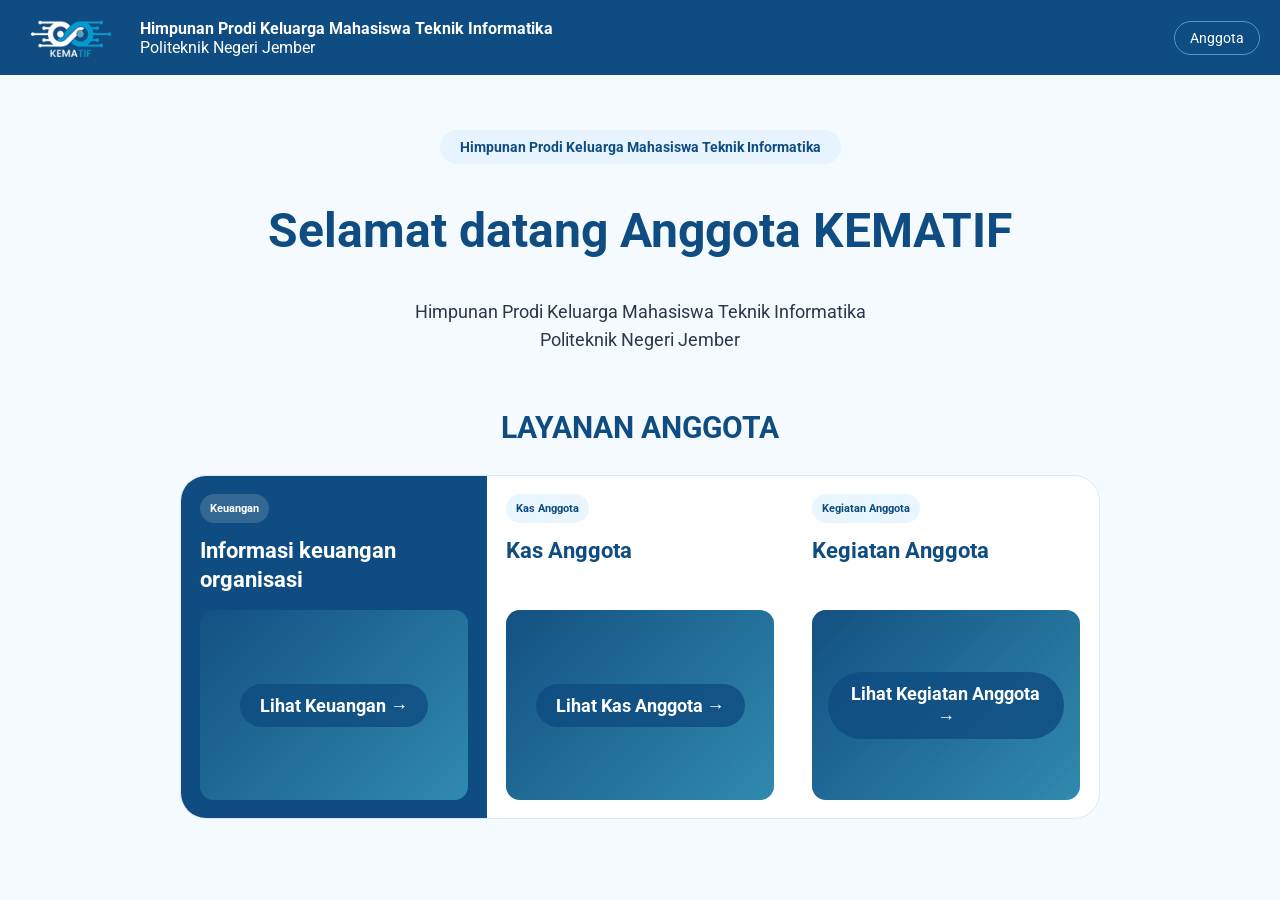
==== beranda-anggota.html @ dd812d5b "Mengganti seluruh isi repository dengan file baru" ====
<!DOCTYPE html>
<html lang="id">
<head>
    <meta charset="UTF-8">
    <meta name="viewport" content="width=device-width, initial-scale=1">
    <title>Beranda Anggota KEMATIF</title>
    <link rel="stylesheet" href="css/beranda-anggota.css">
</head>
<body>

   <header>
        <img src="assets/logo-kematif.png" alt="Logo KEMATIF">
        <div class="judul">
            <h4>Himpunan Prodi Keluarga Mahasiswa Teknik Informatika</h4>
            <p>Politeknik Negeri Jember</p>
        </div>
        <nav>
            <ul>
                <li><a href="login.html">Anggota</a></li>
            </ul>
        </nav>
    </header>

    <main>

        <section class="hero">
            <p class="badge-hero">Himpunan Prodi Keluarga Mahasiswa Teknik Informatika</p>
            <h1>Selamat datang Anggota KEMATIF</h1>
            <p class="sub">
                Himpunan Prodi Keluarga Mahasiswa Teknik Informatika<br>
                Politeknik Negeri Jember
            </p>
        </section>

        <section class="layanan">
            <h2>LAYANAN ANGGOTA</h2>

            <div class="kartu-wrap">

                <article class="kartu utama">
                    <p class="label">Keuangan</p>
                    <h3>Informasi keuangan organisasi</h3>
                    <a class="foto-kartu" href="keuangan-anggota.html">
                        <img src="assets/anggota/keuangan.jpg" alt="" onerror="this.style.display='none'">
                        <span class="teks-tengah">Lihat Keuangan &rarr;</span>
                    </a>
                    <p class="deskripsi">
                        Pantau informasi pemasukan, pengeluaran, dan saldo
                        keuangan organisasi.
                    </p>
                </article>

                <article class="kartu">
                    <p class="label">Kas Anggota</p>
                    <h3>Kas Anggota</h3>
                    <a class="foto-kartu" href="kas-anggota.html">
                        <img src="assets/anggota/kas.jpg" alt="" onerror="this.style.display='none'">
                        <span class="teks-tengah">Lihat Kas Anggota &rarr;</span>
                    </a>
                    <p class="deskripsi">
                        Lihat informasi pembayaran dan riwayat kas anggota KEMATIF.
                    </p>
                </article>

                <article class="kartu">
                    <p class="label">Kegiatan Anggota</p>
                    <h3>Kegiatan Anggota</h3>
                    <a class="foto-kartu" href="kegiatan-anggota.html">
                        <img src="assets/anggota/kegiatan.jpg" alt="" onerror="this.style.display='none'">
                        <span class="teks-tengah">Lihat Kegiatan Anggota &rarr;</span>
                    </a>
                    <p class="deskripsi">
                        Informasi berbagai kegiatan dan aktivitas anggota KEMATIF.
                    </p>
                </article>

            </div>
        </section>

    </main>

    <footer>

    </footer>

</body>
</html>
---- css/beranda-anggota.css ----
@import url("https://fonts.googleapis.com/css2?family=Roboto:wght@400;500;700&display=swap");

:root {
    --biru: #0f4c81;
    --biru-muda: #eaf6fe;
    --latar: #f5faff;
    --teks: #2d3748;
}

* {
    box-sizing: border-box;
    margin: 0;
    padding: 0;
}

body {
    font-family: "Roboto", Arial, sans-serif;
    background: var(--latar);
    color: var(--teks);
}

header{
    background-color: #0F4C81;
    display: flex;
    align-items: center;
    gap: 20px;
    height: 75px;
    padding: 20px;
}

header img{
    width: 100px;
    height: auto;
}

.judul{
    color: white;
}

.judul h4{
    margin: 0;
}

.judul p{
    margin-top: 0;
}

nav{
    margin-left: auto;
}
nav ul{
    display: flex;
    align-items: center;
    gap: 8px;
    list-style: none;
    margin: 0;
    padding: 0;
}

nav ul li a{
    display: block;
    text-decoration: none;
    color: white;
    border: 1px solid #4b9acb;
    border-radius: 25px;
    padding: 8px 15px;
    font-size: 14px;
    transition: 0.3s;
}

nav ul li a:hover{
    background-color: white;
    color: #154f80;
}

.header-judul{
    display: flex;
    justify-content: center;
    align-items: center;
}

/* garis pemisah tidak tampil di desain */
hr {
    display: none;
}

/* ================= HERO ================= */
.hero {
    text-align: center;
    padding: 55px 20px 0;
}

.hero .badge-hero {
    display: inline-block;
    background: #e8f4fd;
    color: var(--biru);
    font-size: 14px;
    font-weight: 700;
    padding: 9px 20px;
    border-radius: 999px;
    margin-bottom: 38px;
}

.hero h1 {
    color: var(--biru);
    font-size: 48px;
    font-weight: 700;
    line-height: 1.2;
    margin-bottom: 38px;
}

.hero .sub {
    font-size: 18px;
    line-height: 1.6;
    color: var(--teks);
}

/* ================= LAYANAN ================= */
.layanan {
    max-width: 960px;
    margin: 0 auto;
    padding: 0 20px;
}

.layanan h2 {
    text-align: center;
    color: var(--biru);
    font-size: 30px;
    font-weight: 700;
    margin: 55px 0 30px;
}

.kartu-wrap {
    display: grid;
    grid-template-columns: repeat(3, 1fr);
    background: #fff;
    border: 1px solid #dbeaf7;
    border-radius: 26px;
    overflow: hidden;
}

.kartu {
    display: flex;
    flex-direction: column;
    padding: 18px 19px;
    min-height: 330px;
}

.kartu .label {
    align-self: flex-start;
    background: var(--biru-muda);
    color: var(--biru);
    font-size: 11px;
    font-weight: 700;
    padding: 8px 10px;
    border-radius: 999px;
}

.kartu h3 {
    color: var(--biru);
    font-size: 22px;
    font-weight: 700;
    line-height: 1.3;
    margin-top: 14px;
    margin-bottom: 16px;
}

/* kartu pertama (biru tua) */
.kartu.utama {
    background: var(--biru);
}

.kartu.utama .label {
    background: rgba(255, 255, 255, 0.15);
    color: #fff;
}

.kartu.utama h3 {
    color: #fff;
}

/* kotak foto: foto memenuhi kotak, tulisan tautan tepat di tengah */
.foto-kartu {
    position: relative;
    display: flex;
    align-items: center;
    justify-content: center;
    margin-top: auto;
    height: 190px;
    border-radius: 14px;
    overflow: hidden;
    text-decoration: none;
    /* tampil jika foto belum ada */
    background: linear-gradient(135deg, #1a6aa8, #48c6ef);
}

.foto-kartu img {
    position: absolute;
    inset: 0;
    width: 100%;
    height: 100%;
    object-fit: cover;
    display: block;
    transition: transform 0.4s;
}

/* lapisan gelap tipis supaya tulisan selalu terbaca */
.foto-kartu::after {
    content: "";
    position: absolute;
    inset: 0;
    background: rgba(8, 40, 70, 0.38);
    transition: background 0.3s;
}

.foto-kartu .teks-tengah {
    position: relative;
    z-index: 1;
    max-width: 88%;
    text-align: center;
    color: #fff;
    font-size: 18px;
    font-weight: 700;
    line-height: 1.3;
    padding: 10px 20px;
    border-radius: 999px;
    background: rgba(15, 76, 129, 0.82);
    transition: background 0.3s, color 0.3s;
}

.foto-kartu:hover img,
.foto-kartu:focus-visible img {
    transform: scale(1.06);
}

.foto-kartu:hover::after,
.foto-kartu:focus-visible::after {
    background: rgba(8, 40, 70, 0.2);
}

.foto-kartu:hover .teks-tengah,
.foto-kartu:focus-visible .teks-tengah {
    background: #fff;
    color: var(--biru);
}

.foto-kartu:focus-visible {
    outline: 3px solid #48c6ef;
    outline-offset: 2px;
}

/* deskripsi tidak ditampilkan pada desain */
.kartu .deskripsi {
    display: none;
}

/* ================= FOOTER ================= */
footer {
    text-align: center;
    padding: 50px 20px 30px;
    font-size: 13px;
    color: #6b7c8f;
}

footer img {
    display: block;
    margin: 0 auto 10px;
}

/* ================= RESPONSIF ================= */
@media (max-width: 768px) {
    header {
        height: auto;
        padding: 12px 16px;
        flex-wrap: wrap;
    }

    .hero h1 {
        font-size: 30px;
    }

    .kartu-wrap {
        grid-template-columns: 1fr;
    }
}
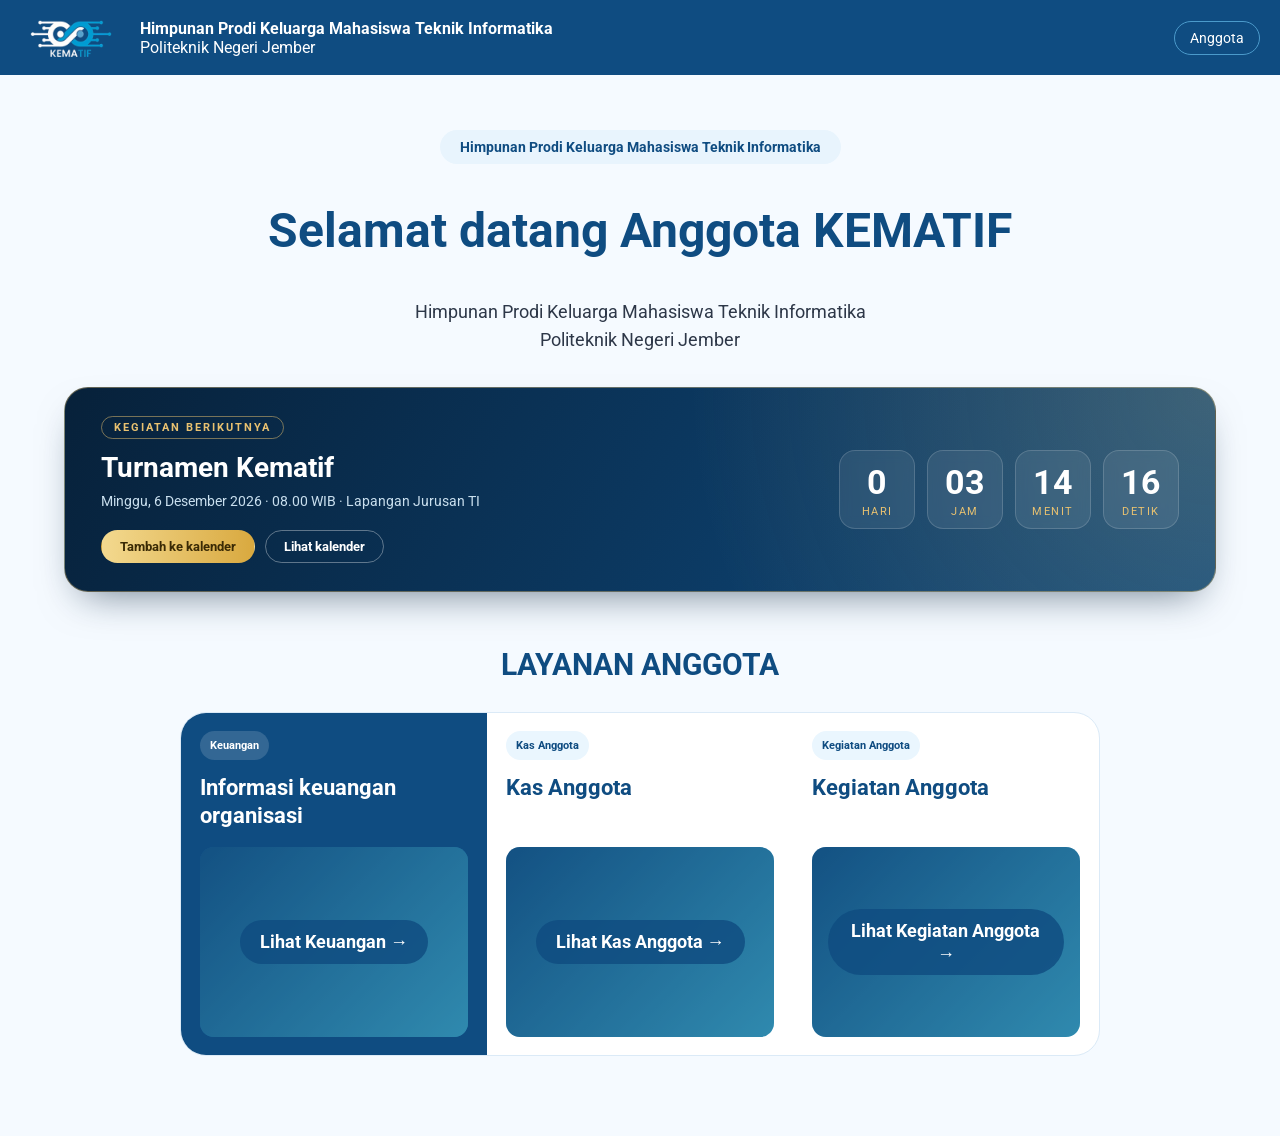
==== commit cd329f20: "Tambahan fitur" ====
--- a/beranda-anggota.html
+++ b/beranda-anggota.html
@@ -5,6 +5,7 @@
     <meta name="viewport" content="width=device-width, initial-scale=1">
     <title>Beranda Anggota KEMATIF</title>
     <link rel="stylesheet" href="css/beranda-anggota.css">
+    <link rel="stylesheet" href="css/kalender.css">
 </head>
 <body>
 
@@ -31,6 +32,10 @@
                 Politeknik Negeri Jember
             </p>
         </section>
+
+        <div class="hm-tempat">
+            <div id="hitung-mundur" data-tautan="kegiatan-anggota.html#kalender"></div>
+        </div>
 
         <section class="layanan">
             <h2>LAYANAN ANGGOTA</h2>
@@ -83,5 +88,7 @@
 
     </footer>
 
+    <script src="js/data-kegiatan.js"></script>
+    <script src="js/kalender.js"></script>
 </body>
 </html>
--- a/css/kalender.css
+++ b/css/kalender.css
@@ -0,0 +1,334 @@
+/* ============================================================
+   Kalender & hitung mundur — css/kalender.css
+   Berdiri sendiri (punya variabel sendiri), jadi bisa dipakai
+   di halaman mana pun.
+   ============================================================ */
+
+.hm, .kal, .kal-bungkus {
+    --kb: #0f4c81;
+    --kb-muda: #eaf7fd;
+    --kb-garis: #d7e8f7;
+    --kb-teks: #1d2940;
+    --kb-abu: #64748b;
+    --kb-hijau: #168b41;
+    --kb-amber: #d99a1b;
+    --kb-slate: #94a3b8;
+    --kb-emas: #e8c170;
+    font-family: inherit;
+}
+
+/* ---------- Tombol ---------- */
+.kal-btn {
+    display: inline-flex;
+    align-items: center;
+    justify-content: center;
+    padding: 9px 18px;
+    font-family: inherit;
+    font-size: 13px;
+    font-weight: 700;
+    line-height: 1;
+    color: #fff;
+    background: var(--kb);
+    border: 1px solid var(--kb);
+    border-radius: 999px;
+    cursor: pointer;
+    text-decoration: none;
+    transition: background 0.2s, transform 0.2s;
+}
+.kal-btn:hover { background: #0c3f6b; transform: translateY(-1px); }
+.kal-btn.garis { background: #fff; color: var(--kb); border-color: var(--kb-garis); }
+.kal-btn.garis:hover { background: var(--kb-muda); }
+.kal-btn.terang { background: linear-gradient(90deg, #f3d98f, #d9a93f); border-color: transparent; color: #3a2a05; }
+.kal-btn.terang:hover { background: linear-gradient(90deg, #f7e2a6, #e0b24c); }
+
+/* ============ HITUNG MUNDUR ============ */
+/* pembungkus di beranda-anggota.html */
+.hm-tempat { padding: 32px 5% 0; }
+
+.hm {
+    position: relative;
+    overflow: hidden;
+    display: flex;
+    flex-wrap: wrap;
+    align-items: center;
+    justify-content: space-between;
+    gap: 24px 40px;
+    max-width: 1200px;
+    margin: 0 auto;
+    padding: 28px 36px;
+    color: #e8f3fb;
+    background:
+        radial-gradient(circle at 100% 0%, rgba(232, 193, 112, 0.22), transparent 45%),
+        linear-gradient(120deg, #07213a 0%, #0f4c81 100%);
+    border: 1px solid rgba(232, 193, 112, 0.4);
+    border-radius: 24px;
+    box-shadow: 0 18px 40px -18px rgba(7, 33, 58, 0.6);
+}
+
+.hm.kosong { flex-direction: column; align-items: flex-start; gap: 6px; }
+.hm.kosong strong { font-size: 18px; color: #fff; }
+.hm.kosong p { font-size: 14px; color: #c9dfee; }
+
+.hm-info { flex: 1 1 320px; min-width: 0; }
+.hm-tag {
+    display: inline-block;
+    padding: 4px 12px;
+    font-size: 11px;
+    font-weight: 700;
+    letter-spacing: 2px;
+    text-transform: uppercase;
+    color: var(--kb-emas);
+    border: 1px solid rgba(232, 193, 112, 0.5);
+    border-radius: 999px;
+}
+.hm-info h3 { margin: 12px 0 6px; font-size: 28px; line-height: 1.2; color: #fff; }
+.hm-info p { font-size: 14px; color: #c9dfee; line-height: 1.5; }
+.hm-aksi { display: flex; flex-wrap: wrap; gap: 10px; margin-top: 18px; }
+.hm .kal-btn.garis { background: transparent; color: #fff; border-color: rgba(255, 255, 255, 0.35); }
+.hm .kal-btn.garis:hover { background: rgba(255, 255, 255, 0.12); }
+
+.hm-waktu { display: flex; gap: 12px; }
+.hm-sel {
+    min-width: 76px;
+    padding: 14px 10px 10px;
+    text-align: center;
+    background: rgba(255, 255, 255, 0.08);
+    border: 1px solid rgba(255, 255, 255, 0.16);
+    border-radius: 16px;
+    backdrop-filter: blur(6px);
+}
+.hm-sel b {
+    display: block;
+    font-size: 34px;
+    line-height: 1;
+    font-weight: 700;
+    color: #fff;
+    font-variant-numeric: tabular-nums;
+}
+.hm-sel span {
+    display: block;
+    margin-top: 6px;
+    font-size: 11px;
+    letter-spacing: 1.5px;
+    text-transform: uppercase;
+    color: var(--kb-emas);
+}
+
+/* ============ KALENDER ============ */
+.kal-bungkus {
+    background: #fff;
+    border: 1px solid var(--kb-garis);
+    border-radius: 24px;
+    padding: 24px;
+}
+.kal-bungkus > h2 { color: var(--kb); font-size: 24px; margin-bottom: 4px; }
+.kal-bungkus > p { color: var(--kb-abu); font-size: 14px; margin-bottom: 18px; }
+
+.kal {
+    display: grid;
+    grid-template-columns: minmax(0, 1.5fr) minmax(0, 1fr);
+    gap: 24px;
+}
+
+.kal-kepala {
+    display: flex;
+    flex-wrap: wrap;
+    align-items: center;
+    justify-content: space-between;
+    gap: 12px;
+    margin-bottom: 14px;
+}
+.kal-nav { display: flex; align-items: center; gap: 10px; }
+.kal-judul { min-width: 160px; text-align: center; font-size: 18px; color: var(--kb); }
+.kal-ikon {
+    width: 36px;
+    height: 36px;
+    font-size: 22px;
+    line-height: 1;
+    color: var(--kb);
+    background: var(--kb-muda);
+    border: 1px solid var(--kb-garis);
+    border-radius: 50%;
+    cursor: pointer;
+    transition: background 0.2s;
+}
+.kal-ikon:hover { background: #d9eefa; }
+.kal-aksi { display: flex; flex-wrap: wrap; gap: 8px; }
+
+.kal-grid { display: grid; grid-template-columns: repeat(7, 1fr); gap: 6px; }
+.kal-hari-nama {
+    padding: 6px 0;
+    text-align: center;
+    font-size: 12px;
+    font-weight: 700;
+    letter-spacing: 1px;
+    text-transform: uppercase;
+    color: var(--kb-abu);
+}
+
+.kal-sel {
+    position: relative;
+    display: flex;
+    flex-direction: column;
+    align-items: center;
+    justify-content: center;
+    gap: 4px;
+    aspect-ratio: 1 / 0.72;
+    font-family: inherit;
+    color: var(--kb-teks);
+    background: #f7fbff;
+    border: 1px solid transparent;
+    border-radius: 14px;
+    cursor: pointer;
+    transition: background 0.2s, border-color 0.2s, transform 0.2s;
+}
+.kal-sel:hover { background: var(--kb-muda); transform: translateY(-2px); }
+.kal-sel:focus-visible, .kal-ikon:focus-visible, .kal-btn:focus-visible, .kal-agenda-btn:focus-visible {
+    outline: 3px solid rgba(15, 76, 129, 0.35);
+    outline-offset: 2px;
+}
+.kal-angka { font-size: 15px; font-weight: 500; }
+.kal-sel.ada { background: var(--kb-muda); border-color: var(--kb-garis); }
+.kal-sel.ada .kal-angka { font-weight: 700; color: var(--kb); }
+.kal-sel.hari-ini { border-color: var(--kb); }
+.kal-sel.hari-ini .kal-angka {
+    display: inline-flex;
+    align-items: center;
+    justify-content: center;
+    width: 28px;
+    height: 28px;
+    color: #fff;
+    background: var(--kb);
+    border-radius: 50%;
+}
+.kal-sel.dipilih {
+    background: var(--kb);
+    border-color: var(--kb);
+    box-shadow: 0 8px 18px -8px rgba(15, 76, 129, 0.7);
+}
+.kal-sel.dipilih .kal-angka { color: #fff; }
+.kal-sel.dipilih.hari-ini .kal-angka { background: rgba(255, 255, 255, 0.22); }
+
+.kal-titik { display: flex; gap: 3px; height: 6px; }
+.kal-titik i, .kal-legenda i, .kal-agenda-btn i {
+    display: inline-block;
+    width: 6px;
+    height: 6px;
+    border-radius: 50%;
+    flex: none;
+}
+.kal-titik i.soon, .kal-legenda i.soon, .kal-agenda-btn i.soon { background: var(--kb-amber); }
+.kal-titik i.now, .kal-legenda i.now, .kal-agenda-btn i.now { background: var(--kb-hijau); }
+.kal-titik i.done, .kal-legenda i.done, .kal-agenda-btn i.done { background: var(--kb-slate); }
+.kal-sel.dipilih .kal-titik i { box-shadow: 0 0 0 1.5px #fff; }
+
+.kal-legenda {
+    list-style: none;
+    display: flex;
+    flex-wrap: wrap;
+    gap: 6px 16px;
+    margin-top: 14px;
+    font-size: 13px;
+    color: var(--kb-abu);
+}
+.kal-legenda li { display: flex; align-items: center; gap: 6px; }
+
+/* ---------- Panel kanan ---------- */
+.kal-panel {
+    display: flex;
+    flex-direction: column;
+    gap: 10px;
+    padding: 18px;
+    background: linear-gradient(180deg, var(--kb-muda) 0%, #fff 100%);
+    border: 1px solid var(--kb-garis);
+    border-radius: 20px;
+    min-width: 0;
+}
+.kal-panel-judul { font-size: 16px; color: var(--kb); }
+.kal-panel-judul.kecil {
+    margin-top: 10px;
+    padding-top: 14px;
+    font-size: 13px;
+    letter-spacing: 1px;
+    text-transform: uppercase;
+    color: var(--kb-abu);
+    border-top: 1px dashed var(--kb-garis);
+}
+.kal-kosong-teks { font-size: 14px; color: var(--kb-abu); line-height: 1.5; }
+
+.kal-acara {
+    display: flex;
+    gap: 12px;
+    padding: 12px;
+    background: #fff;
+    border: 1px solid var(--kb-garis);
+    border-left: 4px solid var(--kb-amber);
+    border-radius: 14px;
+}
+.kal-acara.now { border-left-color: var(--kb-hijau); }
+.kal-acara.done { border-left-color: var(--kb-slate); }
+.kal-jam { flex: none; font-size: 12px; font-weight: 700; color: var(--kb); white-space: nowrap; }
+.kal-acara-isi { min-width: 0; flex: 1; }
+.kal-acara-isi h4 { font-size: 15px; color: var(--kb-teks); }
+.kal-acara-isi p { margin-top: 2px; font-size: 13px; color: var(--kb-abu); }
+.kal-acara-baris {
+    display: flex;
+    flex-wrap: wrap;
+    align-items: center;
+    justify-content: space-between;
+    gap: 8px;
+    margin-top: 10px;
+}
+.kal-acara-baris .kal-btn { padding: 7px 12px; font-size: 12px; }
+.kal-status {
+    font-style: normal;
+    font-size: 11px;
+    font-weight: 700;
+    padding: 4px 10px;
+    border-radius: 999px;
+}
+.kal-status.soon { background: #fef0d3; color: #a15c07; }
+.kal-status.now { background: #dcf7e4; color: var(--kb-hijau); }
+.kal-status.done { background: #e8edf3; color: #475569; }
+
+.kal-agenda { list-style: none; display: grid; gap: 4px; }
+.kal-agenda-btn {
+    display: flex;
+    align-items: center;
+    gap: 8px;
+    width: 100%;
+    padding: 8px 10px;
+    font-family: inherit;
+    font-size: 13px;
+    text-align: left;
+    color: var(--kb-teks);
+    background: transparent;
+    border: 0;
+    border-radius: 10px;
+    cursor: pointer;
+    transition: background 0.2s;
+}
+.kal-agenda-btn:hover { background: var(--kb-muda); }
+.kal-agenda-btn span { flex: none; min-width: 48px; color: var(--kb-abu); }
+.kal-agenda-btn strong { font-weight: 500; }
+
+@media (max-width: 900px) {
+    .kal { grid-template-columns: 1fr; }
+    .hm { padding: 24px; }
+}
+
+@media (max-width: 560px) {
+    .kal-bungkus { padding: 18px 14px; }
+    .kal-grid { gap: 4px; }
+    .kal-sel { border-radius: 10px; }
+    .kal-angka { font-size: 13px; }
+    .kal-judul { min-width: 0; font-size: 16px; }
+    .hm-info h3 { font-size: 22px; }
+    .hm-waktu { width: 100%; gap: 8px; }
+    .hm-sel { flex: 1; min-width: 0; padding: 12px 4px 8px; }
+    .hm-sel b { font-size: 26px; }
+}
+
+@media (prefers-reduced-motion: reduce) {
+    .kal-sel, .kal-btn { transition: none; }
+}
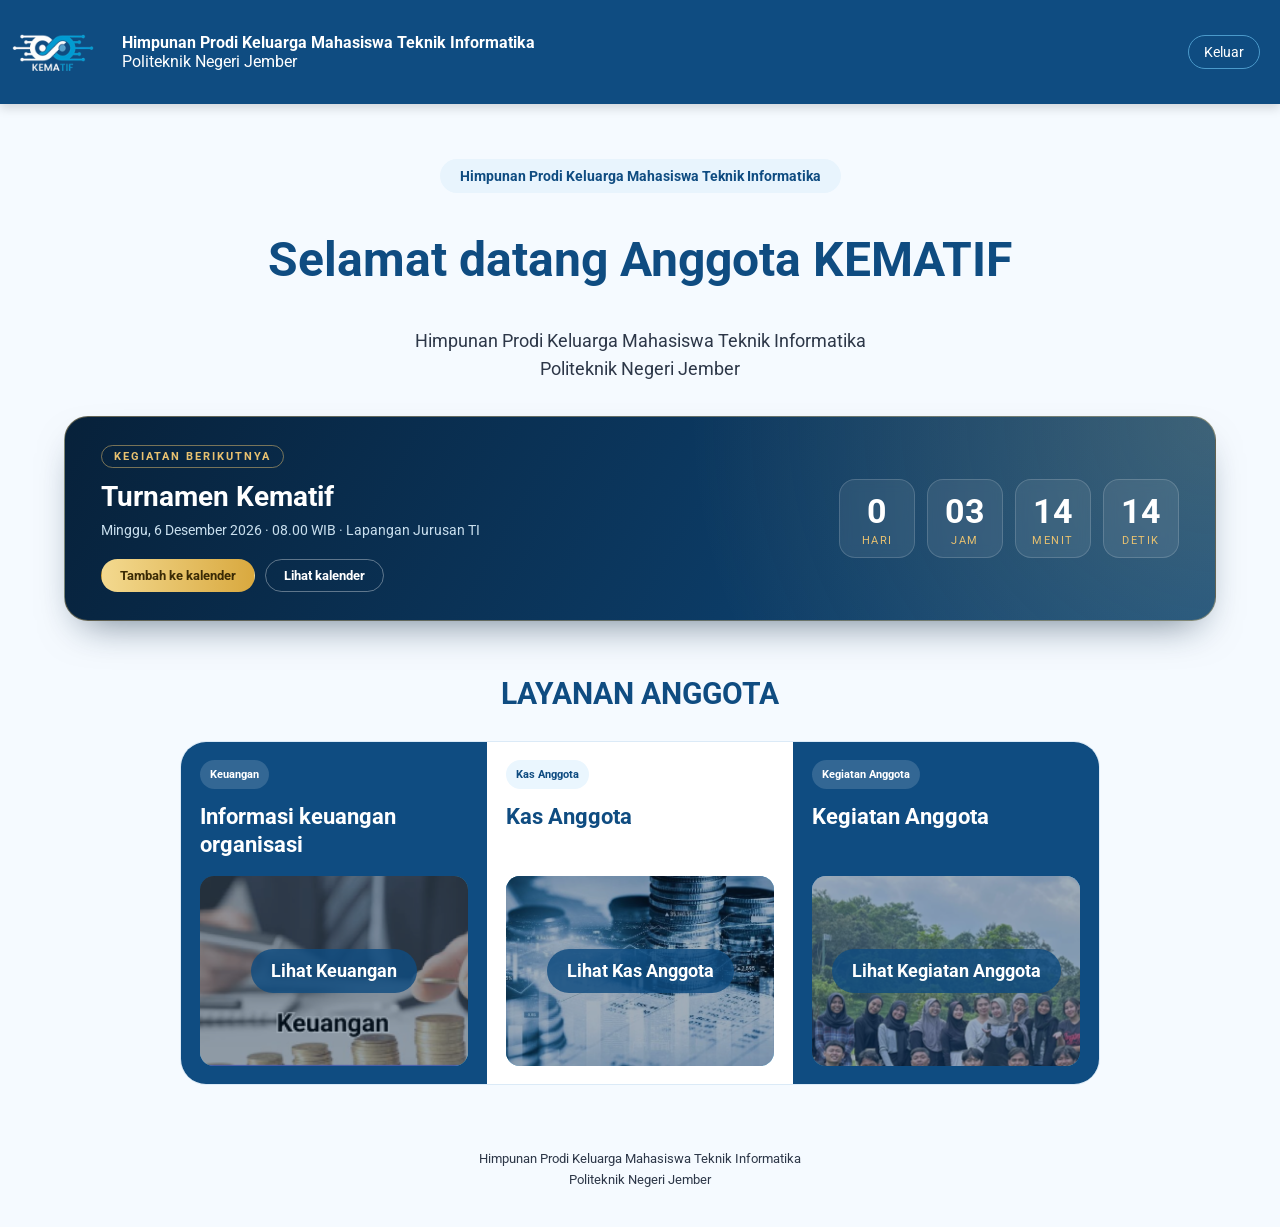
==== commit a0ba4e25: "update halaman kegiatan anggota" ====
--- a/beranda-anggota.html
+++ b/beranda-anggota.html
@@ -17,7 +17,7 @@
         </div>
         <nav>
             <ul>
-                <li><a href="login.html">Anggota</a></li>
+                <li><a href="index.html">Keluar</a></li>
             </ul>
         </nav>
     </header>
@@ -46,8 +46,8 @@
                     <p class="label">Keuangan</p>
                     <h3>Informasi keuangan organisasi</h3>
                     <a class="foto-kartu" href="keuangan-anggota.html">
-                        <img src="assets/anggota/keuangan.jpg" alt="" onerror="this.style.display='none'">
-                        <span class="teks-tengah">Lihat Keuangan &rarr;</span>
+                        <img src="assets/beranda anggota/Keuangan image.png" alt="" onerror="this.style.display='none'">
+                        <span class="teks-tengah">Lihat Keuangan</span>
                     </a>
                     <p class="deskripsi">
                         Pantau informasi pemasukan, pengeluaran, dan saldo
@@ -59,20 +59,20 @@
                     <p class="label">Kas Anggota</p>
                     <h3>Kas Anggota</h3>
                     <a class="foto-kartu" href="kas-anggota.html">
-                        <img src="assets/anggota/kas.jpg" alt="" onerror="this.style.display='none'">
-                        <span class="teks-tengah">Lihat Kas Anggota &rarr;</span>
+                        <img src="assets/beranda anggota/kas anggota.jpeg" alt="" onerror="this.style.display='none'">
+                        <span class="teks-tengah">Lihat Kas Anggota</span>
                     </a>
                     <p class="deskripsi">
                         Lihat informasi pembayaran dan riwayat kas anggota KEMATIF.
                     </p>
                 </article>
 
-                <article class="kartu">
+                <article class="kartu utama">
                     <p class="label">Kegiatan Anggota</p>
                     <h3>Kegiatan Anggota</h3>
                     <a class="foto-kartu" href="kegiatan-anggota.html">
-                        <img src="assets/anggota/kegiatan.jpg" alt="" onerror="this.style.display='none'">
-                        <span class="teks-tengah">Lihat Kegiatan Anggota &rarr;</span>
+                        <img src="assets/beranda anggota/Kegiatan anggota image.png" alt="" onerror="this.style.display='none'">
+                        <span class="teks-tengah">Lihat Kegiatan Anggota</span>
                     </a>
                     <p class="deskripsi">
                         Informasi berbagai kegiatan dan aktivitas anggota KEMATIF.
@@ -85,10 +85,12 @@
     </main>
 
     <footer>
-
+        <p>Himpunan Prodi Keluarga Mahasiswa Teknik Informatika</p>
+        <p>Politeknik Negeri Jember</p>
     </footer>
 
     <script src="js/data-kegiatan.js"></script>
     <script src="js/kalender.js"></script>
+    <script src="js/beranda-anggota.js"></script>
 </body>
 </html>
--- a/css/beranda-anggota.css
+++ b/css/beranda-anggota.css
@@ -20,12 +20,16 @@
 }
 
 header{
+    position: sticky;
+    top: 0;
+    z-index: 1000;
+    box-shadow: 0 4px 10px rgba(0, 0, 0, 0.15);
     background-color: #0F4C81;
     display: flex;
     align-items: center;
     gap: 20px;
-    height: 75px;
-    padding: 20px;
+    min-height: 75px;
+    padding: 2px;
 }
 
 header img{
@@ -55,6 +59,7 @@
     list-style: none;
     margin: 0;
     padding: 0;
+    margin-right: 18px;
 }
 
 nav ul li a{
@@ -256,30 +261,124 @@
 
 /* ================= FOOTER ================= */
 footer {
-    text-align: center;
-    padding: 50px 20px 30px;
-    font-size: 13px;
-    color: #6b7c8f;
-}
-
-footer img {
-    display: block;
-    margin: 0 auto 10px;
+  text-align: center;
+  padding: 8px 20px 36px;
+  font-size: 13px;
+  color: var(--abu);
+  line-height: 1.6;
+  margin-top: 56px;
 }
 
 /* ================= RESPONSIF ================= */
 @media (max-width: 768px) {
     header {
-        height: auto;
-        padding: 12px 16px;
-        flex-wrap: wrap;
+        gap: 10px;
+        padding: 10px 4%;
+    }
+
+    header img {
+        width: 55px;
+    }
+
+    .judul {
+        flex: 1;
+        min-width: 0;   /* teks boleh turun baris, tombol tidak terdorong */
+    }
+
+    .judul h4 {
+        font-size: 13px;
+        line-height: 1.3;
+    }
+
+    .judul p {
+        font-size: 11px;
+    }
+
+    nav {
+        flex-shrink: 0;
+    }
+
+    nav ul li a {
+        padding: 7px 12px;
+        font-size: 12px;
+    }
+
+    .hero {
+        padding: 40px 16px 0;
+    }
+
+    .hero .badge-hero {
+        font-size: 12px;
+        padding: 7px 14px;
+        margin-bottom: 24px;
     }
 
     .hero h1 {
         font-size: 30px;
+        margin-bottom: 24px;
+    }
+
+    .hero .sub {
+        font-size: 16px;
+    }
+
+    .hero .sub br {
+        display: none;   /* biar teks mengalir natural */
+    }
+
+    .layanan h2 {
+        font-size: 24px;
+        margin: 40px 0 24px;
     }
 
     .kartu-wrap {
         grid-template-columns: 1fr;
     }
-}
+
+    .kartu {
+        min-height: 0;   /* kartu tidak terlalu tinggi saat bertumpuk */
+    }
+}
+
+@media (max-width: 480px) {
+    header img {
+        width: 48px;
+    }
+
+    .judul h4 {
+        font-size: 12px;
+    }
+
+    .judul p {
+        font-size: 10px;
+    }
+
+    nav ul li a {
+        padding: 6px 10px;
+        font-size: 11px;
+    }
+
+    .hero h1 {
+        font-size: 26px;
+    }
+
+    .hero .sub {
+        font-size: 15px;
+    }
+
+    .layanan {
+        padding: 0 14px;
+    }
+
+    .kartu h3 {
+        font-size: 20px;
+    }
+
+    .foto-kartu {
+        height: 170px;
+    }
+
+    .foto-kartu .teks-tengah {
+        font-size: 16px;
+    }
+}
